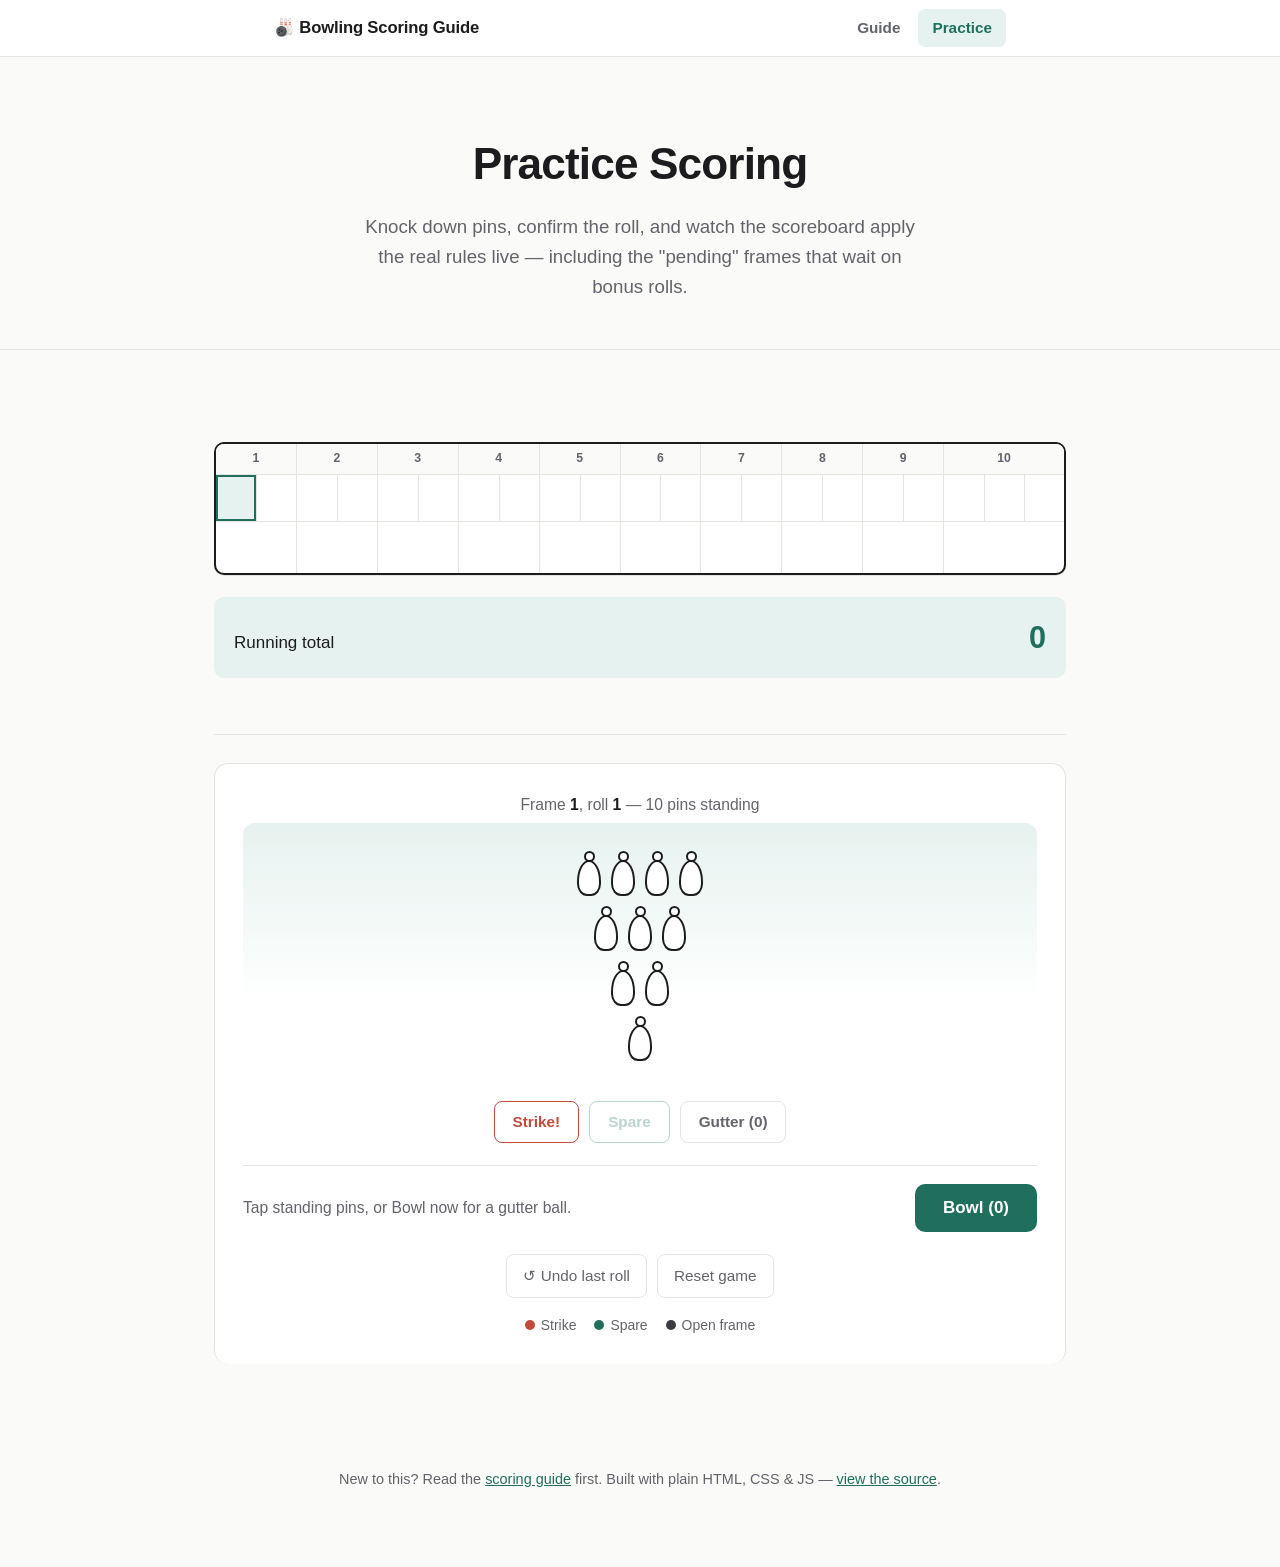
==== practice.html @ 8541ee1d "Split practice tool onto its own page with a redesigned pin-rack scoreboard" ====
<!DOCTYPE html>
<html lang="en">
<head>
<meta charset="UTF-8">
<meta name="viewport" content="width=device-width, initial-scale=1.0">
<title>Practice — Bowling Scoring Guide</title>
<meta name="description" content="Bowl a full ten-pin game and watch the score build live, frame by frame, using a tactile pin-rack input.">
<link rel="icon" href="data:image/svg+xml,<svg xmlns=%22http://www.w3.org/2000/svg%22 viewBox=%220 0 100 100%22><text y=%22.9em%22 font-size=%2290%22>🎳</text></svg>">
<link rel="stylesheet" href="style.css">
<link rel="stylesheet" href="practice.css">
</head>
<body>

<header class="site-header">
  <div class="wrap header-inner">
    <a class="brand" href="index.html">🎳 Bowling Scoring Guide</a>
    <nav class="primary-nav">
      <a href="index.html" class="nav-link">Guide</a>
      <a href="practice.html" class="nav-link active">Practice</a>
    </nav>
  </div>
</header>

<header class="hero practice-hero">
  <div class="wrap">
    <h1>Practice Scoring</h1>
    <p>Knock down pins, confirm the roll, and watch the scoreboard apply the real rules live — including the "pending" frames that wait on bonus rolls.</p>
  </div>
</header>

<main class="wrap practice-main">

  <div id="resultBanner" class="result-banner" hidden></div>

  <section class="board-section">
    <div class="scoresheet-scroll">
      <div class="scoresheet" id="scoresheet"></div>
    </div>

    <div class="game-total">
      <span>Running total</span>
      <span class="score" id="gameTotal">0</span>
    </div>
  </section>

  <section class="lane-section">
    <p class="status-line" id="statusLine"></p>

    <div class="lane">
      <div class="pin-rack" id="pinRack"></div>
    </div>

    <div class="quick-actions">
      <button class="quick-btn strike" id="strikeBtn">Strike!</button>
      <button class="quick-btn spare" id="spareBtn">Spare</button>
      <button class="quick-btn gutter" id="gutterBtn">Gutter (0)</button>
    </div>

    <div class="bowl-row">
      <div class="selected-count" id="selectedCount">Select pins, or tap Bowl for a gutter ball</div>
      <button class="bowl-btn" id="bowlBtn">Bowl<span id="bowlValue"></span></button>
    </div>

    <div class="controls">
      <button class="action-btn" id="undoBtn">↺ Undo last roll</button>
      <button class="action-btn" id="resetBtn">Reset game</button>
    </div>

    <div class="legend">
      <span><span class="dot strike"></span> Strike</span>
      <span><span class="dot spare"></span> Spare</span>
      <span><span class="dot open"></span> Open frame</span>
    </div>
  </section>

</main>

<footer>
  <p>New to this? Read the <a href="index.html">scoring guide</a> first. Built with plain HTML, CSS &amp; JS — <a href="https://github.com/AJB92008/bowling-scoring-guide">view the source</a>.</p>
</footer>

<script src="practice.js"></script>
</body>
</html>
---- style.css ----
:root {
  --bg: #fafaf8;
  --surface: #ffffff;
  --text: #1c1c1e;
  --text-muted: #63636b;
  --border: #e4e4e0;
  --accent: #1f6f5c;
  --accent-soft: #e6f2ef;
  --strike: #c14a3a;
  --spare: #1f6f5c;
  --open: #3a3a40;
  --pending: #b8b8b2;
  --radius: 10px;
  --max-width: 780px;
  font-size: 17px;
}

@media (prefers-color-scheme: dark) {
  :root {
    --bg: #16161a;
    --surface: #1e1e23;
    --text: #ececee;
    --text-muted: #9c9ca4;
    --border: #313138;
    --accent: #4fb89b;
    --accent-soft: #1d3530;
    --strike: #e07a68;
    --spare: #4fb89b;
    --open: #d8d8dc;
    --pending: #55555e;
  }
}

* { box-sizing: border-box; }

html { scroll-behavior: smooth; }

/* --- Site header / nav --- */
.site-header {
  border-bottom: 1px solid var(--border);
  background: var(--surface);
}

.header-inner {
  display: flex;
  align-items: center;
  justify-content: space-between;
  height: 56px;
}

.brand {
  font-weight: 700;
  color: var(--text);
  text-decoration: none;
  font-size: 0.98rem;
  letter-spacing: -0.01em;
}

.primary-nav {
  display: flex;
  gap: 4px;
}

.nav-link {
  color: var(--text-muted);
  text-decoration: none;
  font-size: 0.9rem;
  font-weight: 600;
  padding: 7px 14px;
  border-radius: 7px;
  transition: background 0.15s ease, color 0.15s ease;
}

.nav-link:hover { color: var(--text); background: var(--accent-soft); }

.nav-link.active {
  color: var(--accent);
  background: var(--accent-soft);
}

body {
  margin: 0;
  background: var(--bg);
  color: var(--text);
  font-family: -apple-system, BlinkMacSystemFont, "Segoe UI", Roboto, Helvetica, Arial, sans-serif;
  line-height: 1.6;
  -webkit-font-smoothing: antialiased;
}

.wrap {
  max-width: var(--max-width);
  margin: 0 auto;
  padding: 0 24px;
}

header.hero {
  padding: 72px 24px 48px;
  text-align: center;
  border-bottom: 1px solid var(--border);
}

header.hero h1 {
  font-size: clamp(1.9rem, 4vw, 2.6rem);
  margin: 0 0 12px;
  letter-spacing: -0.02em;
}

header.hero p {
  color: var(--text-muted);
  font-size: 1.1rem;
  max-width: 560px;
  margin: 0 auto;
}

nav.toc {
  display: flex;
  flex-wrap: wrap;
  justify-content: center;
  gap: 8px 18px;
  margin-top: 28px;
  font-size: 0.92rem;
}

nav.toc a {
  color: var(--text-muted);
  text-decoration: none;
  border-bottom: 1px solid transparent;
}

nav.toc a:hover {
  color: var(--accent);
  border-bottom-color: var(--accent);
}

main section {
  padding: 56px 0;
  border-bottom: 1px solid var(--border);
}

main section:last-of-type {
  border-bottom: none;
}

h2 {
  font-size: 1.5rem;
  margin: 0 0 6px;
  letter-spacing: -0.01em;
}

h2 .num {
  color: var(--accent);
  font-variant-numeric: tabular-nums;
  margin-right: 8px;
}

.section-lede {
  color: var(--text-muted);
  margin: 0 0 28px;
}

p { margin: 0 0 16px; }

.grid-basics {
  display: grid;
  grid-template-columns: repeat(auto-fit, minmax(160px, 1fr));
  gap: 14px;
  margin-top: 24px;
}

.basic-card {
  background: var(--surface);
  border: 1px solid var(--border);
  border-radius: var(--radius);
  padding: 18px;
}

.basic-card .big {
  font-size: 1.8rem;
  font-weight: 700;
  color: var(--accent);
  margin-bottom: 4px;
}

.basic-card .label {
  font-size: 0.85rem;
  color: var(--text-muted);
}

table.symbols {
  width: 100%;
  border-collapse: collapse;
  margin-top: 20px;
  font-size: 0.95rem;
}

table.symbols th {
  text-align: left;
  color: var(--text-muted);
  font-weight: 600;
  font-size: 0.8rem;
  text-transform: uppercase;
  letter-spacing: 0.04em;
  padding: 8px 12px;
  border-bottom: 1px solid var(--border);
}

table.symbols td {
  padding: 12px;
  border-bottom: 1px solid var(--border);
  vertical-align: top;
}

table.symbols tr:last-child td { border-bottom: none; }

.sym {
  display: inline-flex;
  align-items: center;
  justify-content: center;
  width: 34px;
  height: 34px;
  border-radius: 8px;
  font-weight: 700;
  font-family: ui-monospace, SFMono-Regular, Menlo, monospace;
}

.sym.strike { background: var(--strike); color: #fff; }
.sym.spare { background: var(--spare); color: #fff; }
.sym.miss { background: var(--border); color: var(--text-muted); }

.rule-card {
  background: var(--surface);
  border: 1px solid var(--border);
  border-radius: var(--radius);
  padding: 22px;
  margin-bottom: 18px;
}

.rule-card h3 {
  margin: 0 0 6px;
  font-size: 1.1rem;
  display: flex;
  align-items: center;
  gap: 10px;
}

.rule-card .formula {
  font-family: ui-monospace, SFMono-Regular, Menlo, monospace;
  background: var(--accent-soft);
  color: var(--accent);
  padding: 3px 10px;
  border-radius: 6px;
  font-size: 0.9rem;
  display: inline-block;
  margin: 10px 0;
}

/* mini frame illustration used inline in rule cards */
.mini-frame {
  display: inline-grid;
  grid-template-columns: 1fr 1fr;
  border: 1.5px solid var(--text);
  border-radius: 4px 4px 0 0;
  width: 52px;
  vertical-align: middle;
  margin: 0 2px;
}

.mini-frame div {
  text-align: center;
  font-family: ui-monospace, SFMono-Regular, Menlo, monospace;
  font-size: 0.8rem;
  font-weight: 700;
  padding: 3px 0;
  border-left: 1px solid var(--border);
}

.mini-frame div:first-child { border-left: none; }

/* --- CTA card (guide page, links to practice) --- */
.cta-card {
  background: var(--surface);
  border: 1px solid var(--border);
  border-radius: var(--radius);
  padding: 28px 30px;
  display: flex;
  align-items: center;
  justify-content: space-between;
  gap: 20px;
  flex-wrap: wrap;
}

.cta-btn {
  flex-shrink: 0;
  background: var(--accent);
  color: #fff;
  text-decoration: none;
  font-weight: 700;
  padding: 12px 22px;
  border-radius: 8px;
  font-size: 0.95rem;
  transition: transform 0.1s ease, opacity 0.15s ease;
}

.cta-btn:hover { opacity: 0.9; }
.cta-btn:active { transform: scale(0.97); }

/* --- Scoresheet (shared by practice page) --- */
.scoresheet-scroll {
  overflow-x: auto;
  padding-bottom: 6px;
}

.scoresheet {
  display: flex;
  border: 2px solid var(--text);
  border-radius: 10px;
  overflow: hidden;
  min-width: 720px;
  background: var(--surface);
  box-shadow: 0 1px 0 var(--border);
}

.frame {
  flex: 1;
  min-width: 64px;
  border-left: 1px solid var(--border);
  position: relative;
}

.frame:first-child { border-left: none; }

.frame.frame10 { flex: 1.5; min-width: 96px; }

.frame-index {
  font-size: 0.72rem;
  font-weight: 700;
  color: var(--text-muted);
  text-align: center;
  padding: 5px 0;
  border-bottom: 1px solid var(--border);
  background: var(--bg);
}

.rolls-row {
  display: grid;
  grid-auto-flow: column;
  grid-auto-columns: 1fr;
}

.frame10 .rolls-row { grid-template-columns: repeat(3, 1fr); }

.roll-box {
  height: 46px;
  display: flex;
  align-items: center;
  justify-content: center;
  border-left: 1px solid var(--border);
  font-family: ui-monospace, SFMono-Regular, Menlo, monospace;
  font-weight: 700;
  font-size: 1.15rem;
  cursor: default;
  transition: background 0.2s ease;
}

.roll-box:first-child { border-left: none; }

.roll-box.strike-color { color: var(--strike); }
.roll-box.spare-color { color: var(--spare); }
.roll-box.open-color { color: var(--open); }

.roll-box.active {
  background: var(--accent-soft);
  outline: 2px solid var(--accent);
  outline-offset: -2px;
}

.frame-total {
  height: 52px;
  display: flex;
  align-items: center;
  justify-content: center;
  font-size: 1.3rem;
  font-weight: 800;
  border-top: 1px solid var(--border);
  font-variant-numeric: tabular-nums;
  transition: transform 0.2s ease;
}

.frame-total.pending { color: var(--pending); font-weight: 400; font-size: 1rem; }

@keyframes framePulse {
  0% { transform: scale(1); }
  35% { transform: scale(1.18); }
  100% { transform: scale(1); }
}

.frame-total.celebrate { animation: framePulse 0.5s ease; }

.controls {
  margin-top: 22px;
  display: flex;
  flex-wrap: wrap;
  gap: 10px;
  align-items: center;
}

.action-btn {
  height: 44px;
  padding: 0 16px;
  border-radius: 8px;
  border: 1.5px solid var(--border);
  background: var(--surface);
  color: var(--text-muted);
  font-size: 0.9rem;
  cursor: pointer;
}

.action-btn:hover { color: var(--text); border-color: var(--text-muted); }

.status-line {
  margin-top: 14px;
  font-size: 0.92rem;
  color: var(--text-muted);
  min-height: 1.4em;
}

.status-line strong { color: var(--text); }

.game-total {
  margin-top: 18px;
  padding: 16px 20px;
  background: var(--accent-soft);
  border-radius: var(--radius);
  display: flex;
  justify-content: space-between;
  align-items: baseline;
  font-size: 1rem;
}

.game-total .score {
  font-size: 1.8rem;
  font-weight: 800;
  color: var(--accent);
  font-variant-numeric: tabular-nums;
}

.legend {
  display: flex;
  gap: 18px;
  flex-wrap: wrap;
  margin-top: 16px;
  font-size: 0.82rem;
  color: var(--text-muted);
}

.legend span { display: inline-flex; align-items: center; gap: 6px; }

.legend .dot {
  width: 10px; height: 10px; border-radius: 50%;
}
.dot.strike { background: var(--strike); }
.dot.spare { background: var(--spare); }
.dot.open { background: var(--open); }

footer {
  padding: 40px 24px 60px;
  text-align: center;
  color: var(--text-muted);
  font-size: 0.85rem;
}

footer a { color: var(--accent); }

@media (max-width: 560px) {
  :root { font-size: 16px; }
  header.hero { padding: 52px 20px 36px; }
  main section { padding: 40px 0; }
}
---- practice.css ----
.practice-hero { padding: 44px 24px 36px; }
.practice-hero h1 { font-size: clamp(1.7rem, 3.6vw, 2.3rem); }

.practice-main {
  max-width: 900px;
  padding-top: 36px;
  padding-bottom: 64px;
}

.board-section { margin-bottom: 28px; }

.board-section .game-total { margin-top: 16px; }

/* --- Result banner --- */
.result-banner {
  margin-bottom: 22px;
  padding: 16px 20px;
  border-radius: var(--radius);
  background: var(--accent-soft);
  color: var(--accent);
  font-weight: 700;
  text-align: center;
  font-size: 1.05rem;
  animation: bannerIn 0.35s ease;
}

.result-banner.perfect {
  background: linear-gradient(100deg, #f4c542, #e8983a, #f4c542);
  background-size: 200% 100%;
  color: #3a2600;
  animation: bannerIn 0.35s ease, shimmer 2.2s linear infinite;
}

@keyframes bannerIn {
  from { opacity: 0; transform: translateY(-6px); }
  to { opacity: 1; transform: translateY(0); }
}

@keyframes shimmer {
  from { background-position: 0% 0; }
  to { background-position: 200% 0; }
}

/* --- Lane section (pin input area) --- */
.lane-section {
  background: var(--surface);
  border: 1px solid var(--border);
  border-radius: 14px;
  padding: 28px;
}

.status-line {
  text-align: center;
  margin-top: 0;
  margin-bottom: 6px;
}

.lane {
  background: linear-gradient(180deg, var(--accent-soft), transparent 70%);
  border-radius: 12px;
  padding: 28px 10px 18px;
  display: flex;
  justify-content: center;
}

.pin-rack {
  display: flex;
  flex-direction: column;
  align-items: center;
  gap: 10px;
}

.pin-rack-row {
  display: flex;
  gap: 10px;
  justify-content: center;
}

.pin {
  display: flex;
  flex-direction: column;
  align-items: center;
  cursor: pointer;
  transition: transform 0.35s ease, opacity 0.35s ease;
  transform-origin: bottom center;
  background: none;
  border: none;
  padding: 0;
}

.pin-head {
  width: 11px;
  height: 11px;
  border-radius: 50%;
  background: var(--surface);
  border: 2px solid var(--text);
  margin-bottom: -2px;
  z-index: 1;
  transition: background 0.2s ease, border-color 0.2s ease;
}

.pin-body {
  width: 24px;
  height: 36px;
  border-radius: 50% 50% 42% 42% / 60% 60% 34% 34%;
  background: var(--surface);
  border: 2px solid var(--text);
  transition: background 0.2s ease, border-color 0.2s ease;
}

.pin:disabled { cursor: default; }

.pin.selected .pin-body { background: #f4c542; border-color: #b8860b; }
.pin.selected .pin-head { background: #f4c542; border-color: #b8860b; }
.pin.selected { transform: scale(1.08); }

.pin.fallen {
  transform: rotate(94deg) translateY(6px);
  opacity: 0.35;
  cursor: default;
}

.pin.fallen .pin-body,
.pin.fallen .pin-head {
  background: var(--pending);
  border-color: var(--pending);
}

.pin:hover:not(.fallen):not(.selected) .pin-body { border-color: var(--accent); }
.pin:hover:not(.fallen):not(.selected) .pin-head { border-color: var(--accent); }

.quick-actions {
  display: flex;
  gap: 10px;
  justify-content: center;
  margin-top: 22px;
  flex-wrap: wrap;
}

.quick-btn {
  height: 42px;
  padding: 0 18px;
  border-radius: 8px;
  font-weight: 700;
  font-size: 0.9rem;
  cursor: pointer;
  background: var(--surface);
  transition: transform 0.06s ease, opacity 0.15s ease;
}

.quick-btn:active:not(:disabled) { transform: scale(0.96); }

.quick-btn:disabled { opacity: 0.3; cursor: not-allowed; }

.quick-btn.strike { border: 1.5px solid var(--strike); color: var(--strike); }
.quick-btn.spare { border: 1.5px solid var(--spare); color: var(--spare); }
.quick-btn.gutter { border: 1.5px solid var(--border); color: var(--text-muted); }

.bowl-row {
  display: flex;
  align-items: center;
  justify-content: space-between;
  gap: 14px;
  margin-top: 22px;
  padding-top: 18px;
  border-top: 1px solid var(--border);
  flex-wrap: wrap;
}

.selected-count {
  color: var(--text-muted);
  font-size: 0.92rem;
}

.bowl-btn {
  height: 48px;
  padding: 0 28px;
  border-radius: 10px;
  border: none;
  background: var(--accent);
  color: #fff;
  font-weight: 800;
  font-size: 1rem;
  cursor: pointer;
  transition: transform 0.08s ease, opacity 0.15s ease;
}

.bowl-btn:hover { opacity: 0.92; }
.bowl-btn:active { transform: scale(0.96); }
.bowl-btn:disabled { opacity: 0.35; cursor: not-allowed; }

.lane-section .controls { justify-content: center; margin-top: 22px; }
.lane-section .legend { justify-content: center; }

@media (max-width: 560px) {
  .lane-section { padding: 20px; }
  .pin-body { width: 20px; height: 30px; }
  .bowl-row { justify-content: center; text-align: center; }
}
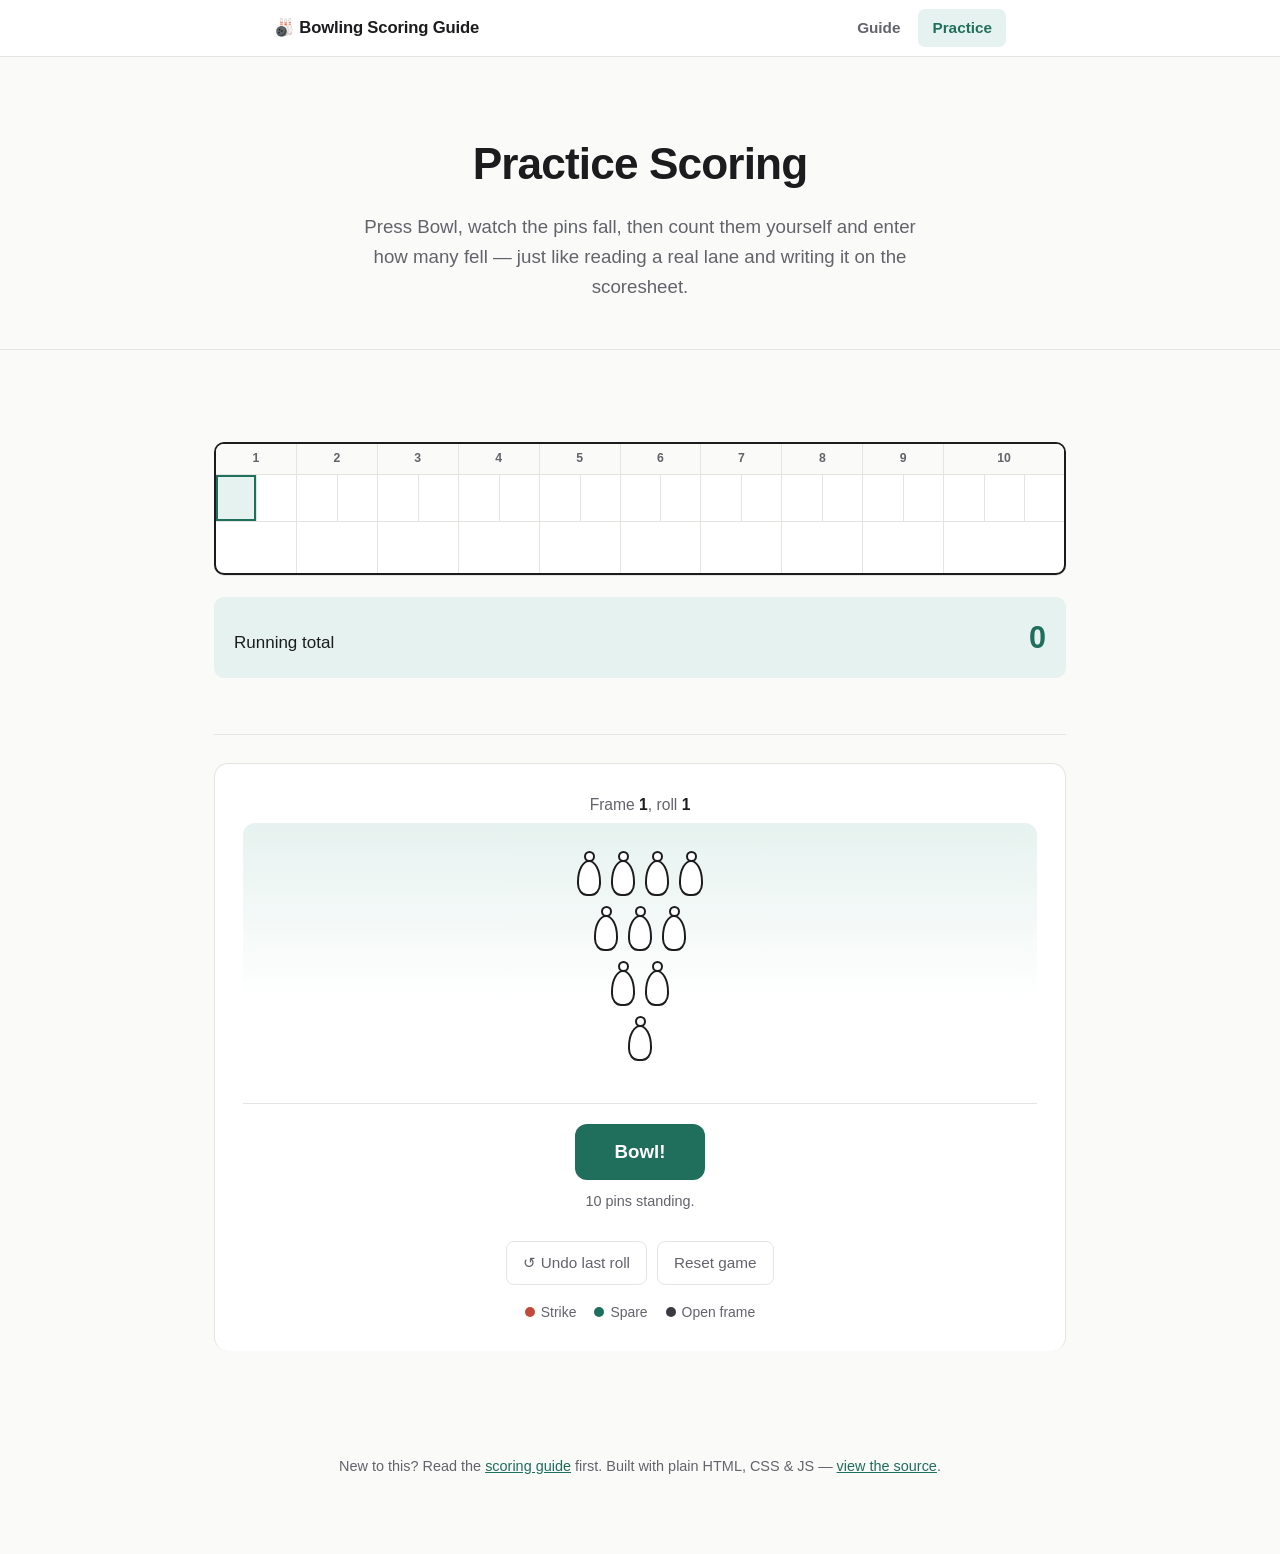
==== commit ee4abc1c: "Change practice flow: bowl reveals a random roll, then you count and enter the pins" ====
--- a/practice.html
+++ b/practice.html
@@ -24,7 +24,7 @@
 <header class="hero practice-hero">
   <div class="wrap">
     <h1>Practice Scoring</h1>
-    <p>Knock down pins, confirm the roll, and watch the scoreboard apply the real rules live — including the "pending" frames that wait on bonus rolls.</p>
+    <p>Press Bowl, watch the pins fall, then count them yourself and enter how many fell — just like reading a real lane and writing it on the scoresheet.</p>
   </div>
 </header>
 
@@ -50,16 +50,7 @@
       <div class="pin-rack" id="pinRack"></div>
     </div>
 
-    <div class="quick-actions">
-      <button class="quick-btn strike" id="strikeBtn">Strike!</button>
-      <button class="quick-btn spare" id="spareBtn">Spare</button>
-      <button class="quick-btn gutter" id="gutterBtn">Gutter (0)</button>
-    </div>
-
-    <div class="bowl-row">
-      <div class="selected-count" id="selectedCount">Select pins, or tap Bowl for a gutter ball</div>
-      <button class="bowl-btn" id="bowlBtn">Bowl<span id="bowlValue"></span></button>
-    </div>
+    <div class="action-panel" id="actionPanel"></div>
 
     <div class="controls">
       <button class="action-btn" id="undoBtn">↺ Undo last roll</button>
--- a/practice.css
+++ b/practice.css
@@ -80,12 +80,8 @@
   display: flex;
   flex-direction: column;
   align-items: center;
-  cursor: pointer;
-  transition: transform 0.35s ease, opacity 0.35s ease;
+  transition: transform 0.45s cubic-bezier(.4,0,.2,1), opacity 0.4s ease;
   transform-origin: bottom center;
-  background: none;
-  border: none;
-  padding: 0;
 }
 
 .pin-head {
@@ -96,7 +92,7 @@
   border: 2px solid var(--text);
   margin-bottom: -2px;
   z-index: 1;
-  transition: background 0.2s ease, border-color 0.2s ease;
+  transition: background 0.3s ease, border-color 0.3s ease;
 }
 
 .pin-body {
@@ -105,19 +101,13 @@
   border-radius: 50% 50% 42% 42% / 60% 60% 34% 34%;
   background: var(--surface);
   border: 2px solid var(--text);
-  transition: background 0.2s ease, border-color 0.2s ease;
-}
-
-.pin:disabled { cursor: default; }
-
-.pin.selected .pin-body { background: #f4c542; border-color: #b8860b; }
-.pin.selected .pin-head { background: #f4c542; border-color: #b8860b; }
-.pin.selected { transform: scale(1.08); }
-
+  transition: background 0.3s ease, border-color 0.3s ease;
+}
+
+/* pins already down from an earlier roll this frame */
 .pin.fallen {
   transform: rotate(94deg) translateY(6px);
   opacity: 0.35;
-  cursor: default;
 }
 
 .pin.fallen .pin-body,
@@ -126,68 +116,103 @@
   border-color: var(--pending);
 }
 
-.pin:hover:not(.fallen):not(.selected) .pin-body { border-color: var(--accent); }
-.pin:hover:not(.fallen):not(.selected) .pin-head { border-color: var(--accent); }
-
-.quick-actions {
-  display: flex;
-  gap: 10px;
-  justify-content: center;
-  margin-top: 22px;
-  flex-wrap: wrap;
-}
-
-.quick-btn {
-  height: 42px;
-  padding: 0 18px;
-  border-radius: 8px;
-  font-weight: 700;
-  font-size: 0.9rem;
-  cursor: pointer;
-  background: var(--surface);
-  transition: transform 0.06s ease, opacity 0.15s ease;
-}
-
-.quick-btn:active:not(:disabled) { transform: scale(0.96); }
-
-.quick-btn:disabled { opacity: 0.3; cursor: not-allowed; }
-
-.quick-btn.strike { border: 1.5px solid var(--strike); color: var(--strike); }
-.quick-btn.spare { border: 1.5px solid var(--spare); color: var(--spare); }
-.quick-btn.gutter { border: 1.5px solid var(--border); color: var(--text-muted); }
-
-.bowl-row {
-  display: flex;
-  align-items: center;
-  justify-content: space-between;
-  gap: 14px;
-  margin-top: 22px;
-  padding-top: 18px;
+/* pins knocked down by the roll just bowled — distinct color while you count */
+.pin.just-fell {
+  transform: rotate(-98deg) translateY(6px) translateX(-2px);
+  opacity: 0.9;
+}
+
+.pin.just-fell .pin-body,
+.pin.just-fell .pin-head {
+  background: var(--strike);
+  border-color: var(--strike);
+}
+
+/* --- Action panel: Bowl button + guess pad --- */
+.action-panel {
+  margin-top: 24px;
+  padding-top: 20px;
   border-top: 1px solid var(--border);
-  flex-wrap: wrap;
-}
-
-.selected-count {
-  color: var(--text-muted);
-  font-size: 0.92rem;
-}
-
-.bowl-btn {
-  height: 48px;
-  padding: 0 28px;
-  border-radius: 10px;
+  text-align: center;
+  min-height: 116px;
+}
+
+.bowl-btn-main {
+  height: 56px;
+  padding: 0 40px;
+  border-radius: 12px;
   border: none;
   background: var(--accent);
   color: #fff;
   font-weight: 800;
+  font-size: 1.1rem;
+  cursor: pointer;
+  transition: transform 0.08s ease, opacity 0.15s ease;
+}
+
+.bowl-btn-main:hover:not(:disabled) { opacity: 0.92; }
+.bowl-btn-main:active:not(:disabled) { transform: scale(0.96); }
+.bowl-btn-main:disabled { opacity: 0.35; cursor: not-allowed; }
+
+.bowl-hint {
+  margin-top: 10px;
+  color: var(--text-muted);
+  font-size: 0.85rem;
+}
+
+.guess-prompt {
+  font-weight: 700;
+  margin-bottom: 14px;
+  font-size: 1.02rem;
+}
+
+.guess-pad {
+  display: flex;
+  flex-wrap: wrap;
+  gap: 8px;
+  justify-content: center;
+  margin-bottom: 12px;
+}
+
+.guess-btn {
+  min-width: 46px;
+  height: 46px;
+  border-radius: 8px;
+  border: 1.5px solid var(--border);
+  background: var(--surface);
+  color: var(--text);
+  font-family: ui-monospace, SFMono-Regular, Menlo, monospace;
+  font-weight: 700;
   font-size: 1rem;
   cursor: pointer;
-  transition: transform 0.08s ease, opacity 0.15s ease;
-}
-
-.bowl-btn:hover { opacity: 0.92; }
-.bowl-btn:active { transform: scale(0.96); }
-.bowl-btn:disabled { opacity: 0.35; cursor: not-allowed; }
+  transition: transform 0.06s ease, background 0.15s ease, border-color 0.15s ease;
+}
+
+.guess-btn:hover:not(:disabled) { border-color: var(--accent); color: var(--accent); }
+.guess-btn:active:not(:disabled) { transform: scale(0.94); }
+.guess-btn:disabled { opacity: 0.3; cursor: not-allowed; }
+
+.guess-btn.wrong-flash {
+  animation: shakeWrong 0.4s ease;
+  border-color: var(--strike);
+  color: var(--strike);
+  background: color-mix(in srgb, var(--strike) 12%, var(--surface));
+}
+
+@keyframes shakeWrong {
+  0%, 100% { transform: translateX(0); }
+  25% { transform: translateX(-5px); }
+  75% { transform: translateX(5px); }
+}
+
+.guess-feedback {
+  min-height: 1.4em;
+  font-weight: 700;
+  font-size: 0.95rem;
+}
+
+.guess-feedback.correct { color: var(--spare); }
+.guess-feedback.wrong { color: var(--strike); }
 
 .lane-section .controls { justify-content: center; margin-top: 22px; }
 .lane-section .legend { justify-content: center; }
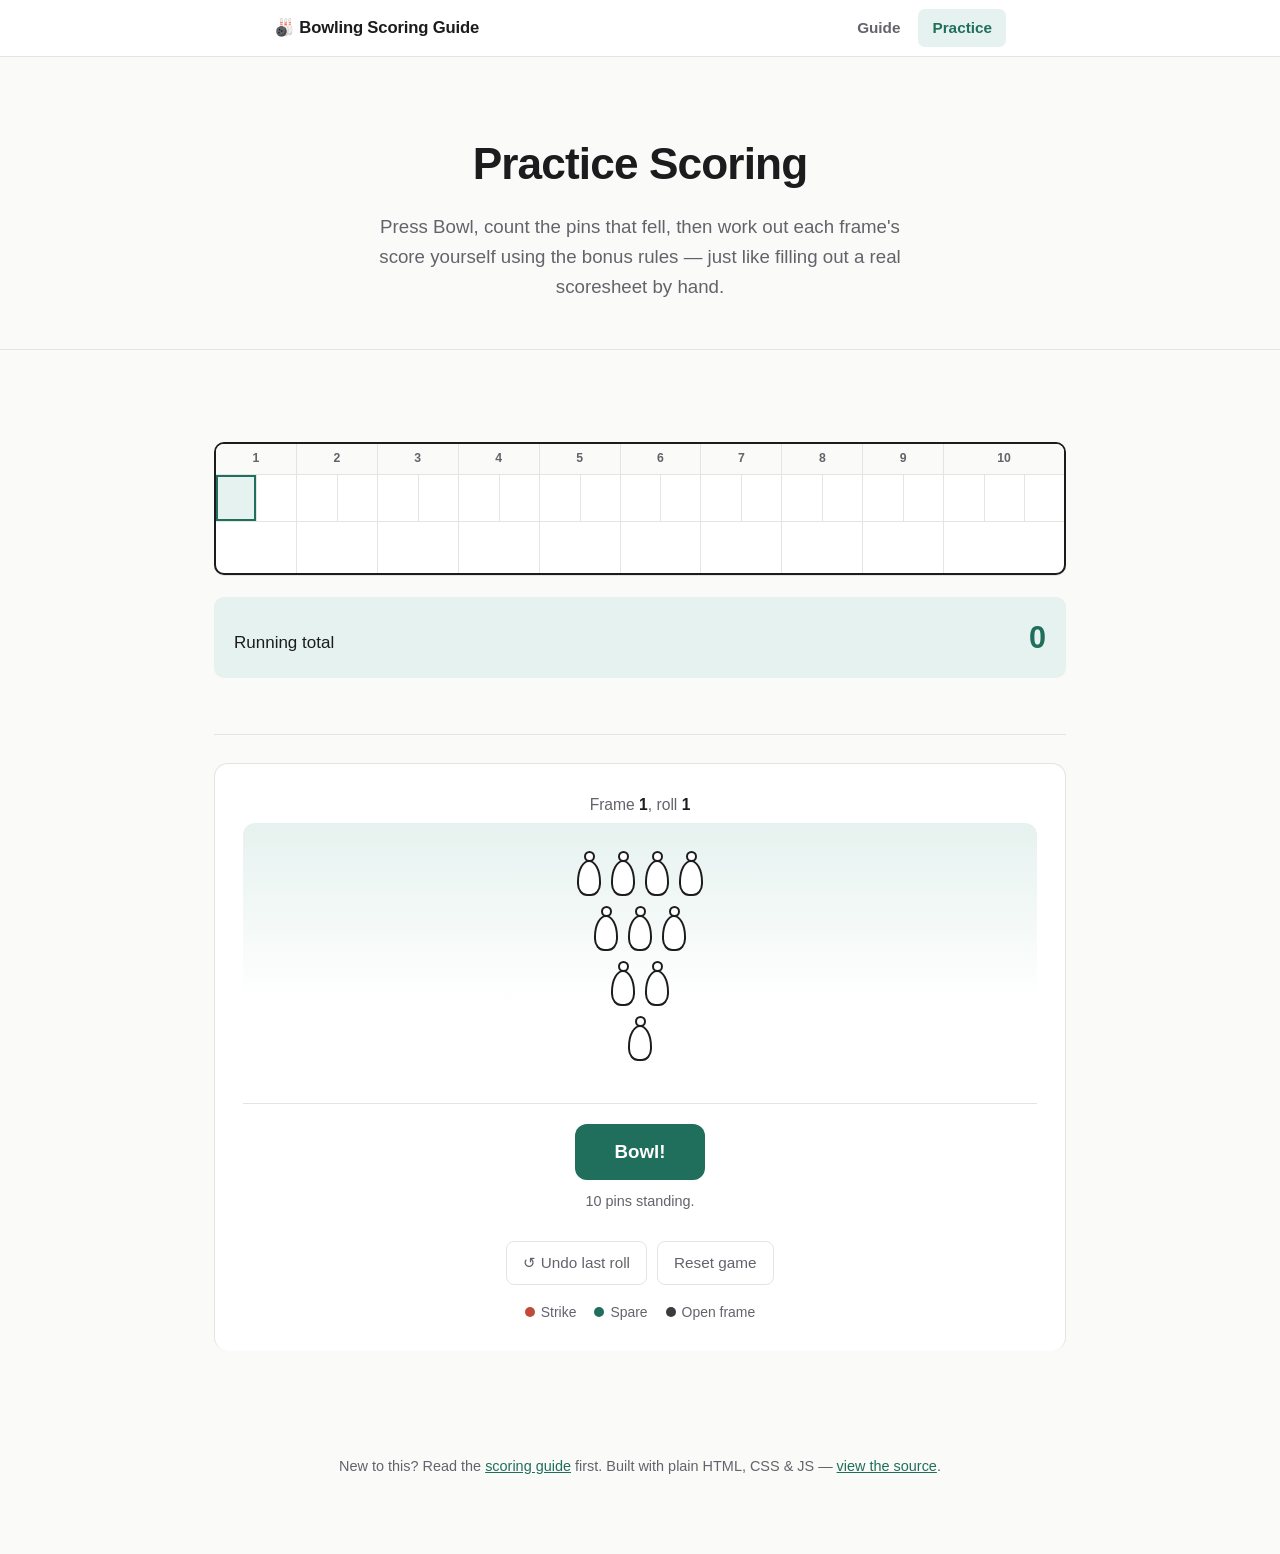
==== commit 4017ad55: "Require the player to compute and enter each frame's score before continuing" ====
--- a/practice.html
+++ b/practice.html
@@ -24,7 +24,7 @@
 <header class="hero practice-hero">
   <div class="wrap">
     <h1>Practice Scoring</h1>
-    <p>Press Bowl, watch the pins fall, then count them yourself and enter how many fell — just like reading a real lane and writing it on the scoresheet.</p>
+    <p>Press Bowl, count the pins that fell, then work out each frame's score yourself using the bonus rules — just like filling out a real scoresheet by hand.</p>
   </div>
 </header>
 
--- a/style.css
+++ b/style.css
@@ -415,7 +415,8 @@
   cursor: pointer;
 }
 
-.action-btn:hover { color: var(--text); border-color: var(--text-muted); }
+.action-btn:hover:not(:disabled) { color: var(--text); border-color: var(--text-muted); }
+.action-btn:disabled { opacity: 0.4; cursor: not-allowed; }
 
 .status-line {
   margin-top: 14px;
--- a/practice.css
+++ b/practice.css
@@ -214,6 +214,73 @@
 .guess-feedback.correct { color: var(--spare); }
 .guess-feedback.wrong { color: var(--strike); }
 
+/* --- Frame-score entry (compute-it-yourself) --- */
+.score-entry {
+  display: flex;
+  gap: 10px;
+  justify-content: center;
+  align-items: center;
+  margin-bottom: 12px;
+}
+
+.score-input {
+  width: 84px;
+  height: 48px;
+  border-radius: 8px;
+  border: 1.5px solid var(--border);
+  background: var(--surface);
+  color: var(--text);
+  font-family: ui-monospace, SFMono-Regular, Menlo, monospace;
+  font-weight: 700;
+  font-size: 1.1rem;
+  text-align: center;
+  -moz-appearance: textfield;
+}
+
+.score-input::-webkit-outer-spin-button,
+.score-input::-webkit-inner-spin-button {
+  -webkit-appearance: none;
+  margin: 0;
+}
+
+.score-input:focus {
+  outline: none;
+  border-color: var(--accent);
+}
+
+.score-input.wrong-flash {
+  animation: shakeWrong 0.4s ease;
+  border-color: var(--strike);
+}
+
+.score-submit-btn {
+  height: 48px;
+  padding: 0 24px;
+  border-radius: 8px;
+  border: none;
+  background: var(--accent);
+  color: #fff;
+  font-weight: 800;
+  font-size: 0.95rem;
+  cursor: pointer;
+  transition: transform 0.08s ease, opacity 0.15s ease;
+}
+
+.score-submit-btn:hover { opacity: 0.92; }
+.score-submit-btn:active { transform: scale(0.96); }
+
+/* frame-total box actively waiting for the player's calculation */
+.frame-total.awaiting {
+  color: var(--accent);
+  font-weight: 800;
+  animation: awaitingPulse 1.4s ease-in-out infinite;
+}
+
+@keyframes awaitingPulse {
+  0%, 100% { opacity: 1; }
+  50% { opacity: 0.4; }
+}
+
 .lane-section .controls { justify-content: center; margin-top: 22px; }
 .lane-section .legend { justify-content: center; }
 
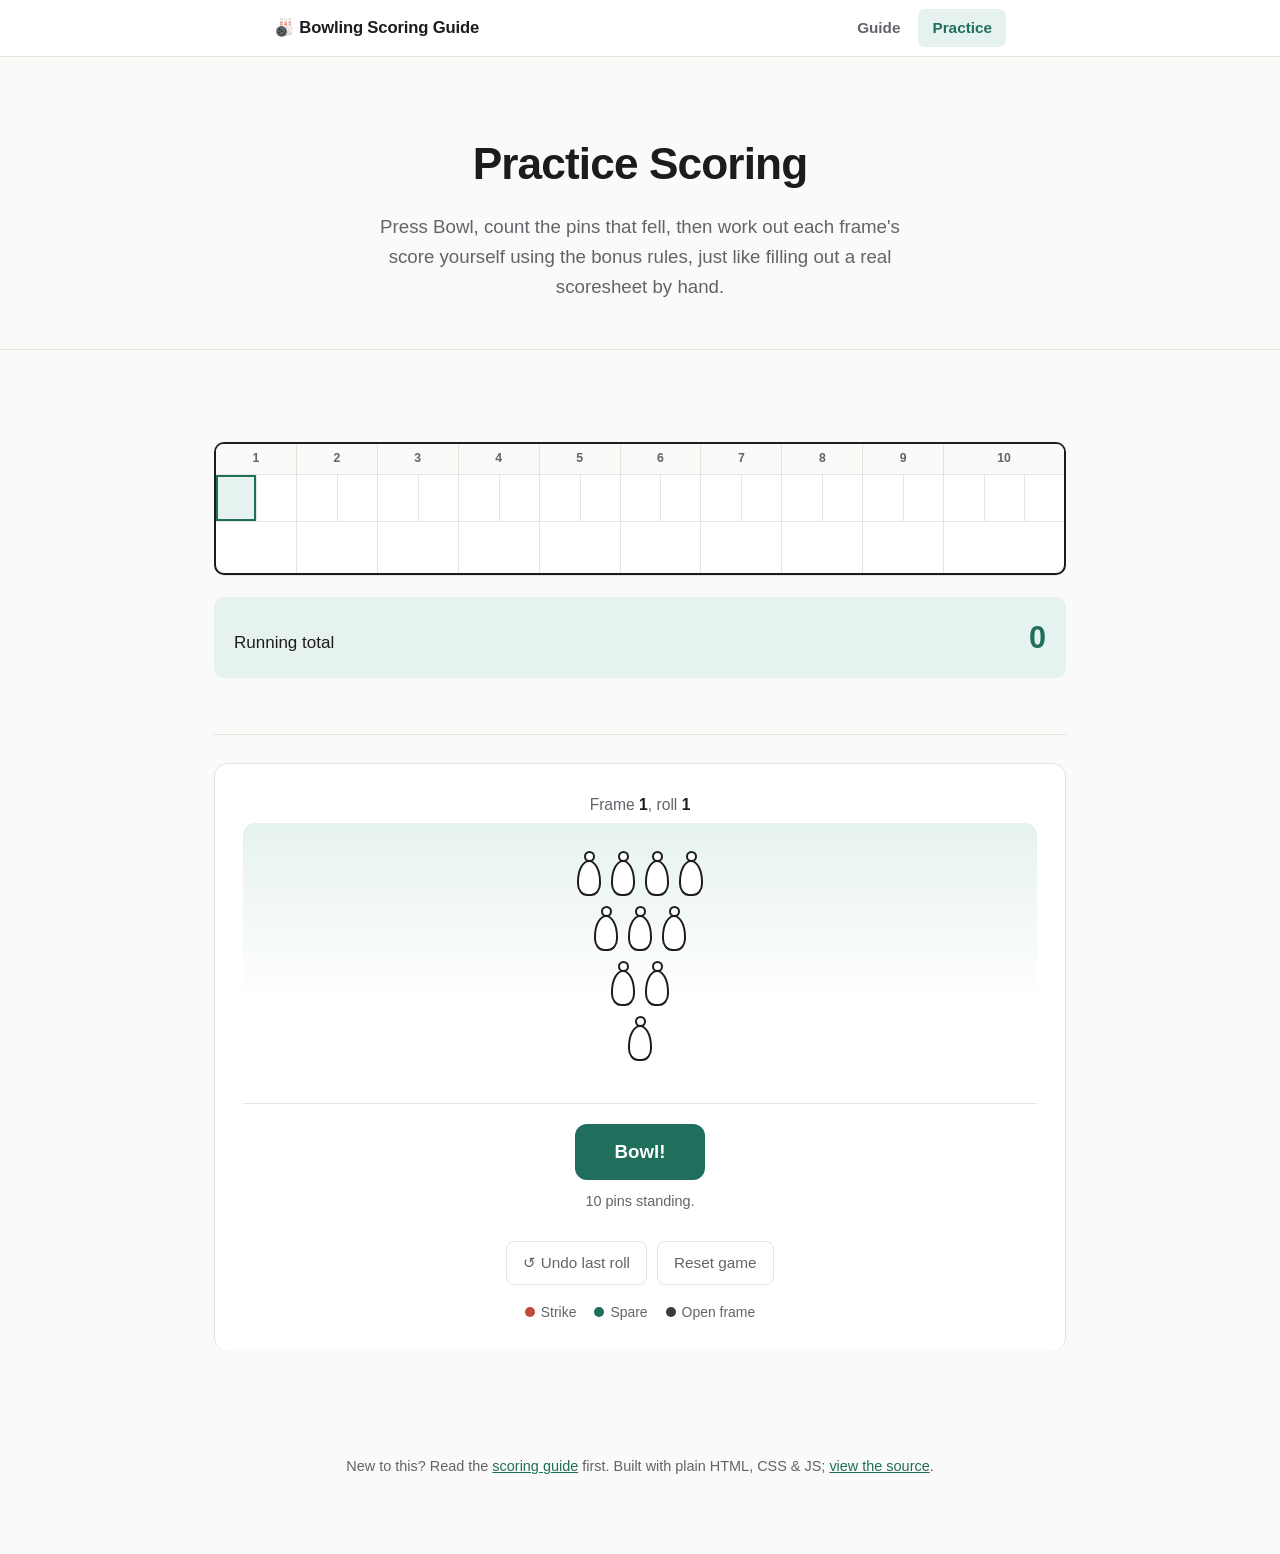
==== commit 0af3e53c: "Remove em dashes from visible site text, rephrased with grammatically appropriate punctuation" ====
--- a/practice.html
+++ b/practice.html
@@ -3,7 +3,7 @@
 <head>
 <meta charset="UTF-8">
 <meta name="viewport" content="width=device-width, initial-scale=1.0">
-<title>Practice — Bowling Scoring Guide</title>
+<title>Practice: Bowling Scoring Guide</title>
 <meta name="description" content="Bowl a full ten-pin game and watch the score build live, frame by frame, using a tactile pin-rack input.">
 <link rel="icon" href="data:image/svg+xml,<svg xmlns=%22http://www.w3.org/2000/svg%22 viewBox=%220 0 100 100%22><text y=%22.9em%22 font-size=%2290%22>🎳</text></svg>">
 <link rel="stylesheet" href="style.css">
@@ -24,7 +24,7 @@
 <header class="hero practice-hero">
   <div class="wrap">
     <h1>Practice Scoring</h1>
-    <p>Press Bowl, count the pins that fell, then work out each frame's score yourself using the bonus rules — just like filling out a real scoresheet by hand.</p>
+    <p>Press Bowl, count the pins that fell, then work out each frame's score yourself using the bonus rules, just like filling out a real scoresheet by hand.</p>
   </div>
 </header>
 
@@ -67,7 +67,7 @@
 </main>
 
 <footer>
-  <p>New to this? Read the <a href="index.html">scoring guide</a> first. Built with plain HTML, CSS &amp; JS — <a href="https://github.com/AJB92008/bowling-scoring-guide">view the source</a>.</p>
+  <p>New to this? Read the <a href="index.html">scoring guide</a> first. Built with plain HTML, CSS &amp; JS; <a href="https://github.com/AJB92008/bowling-scoring-guide">view the source</a>.</p>
 </footer>
 
 <script src="practice.js"></script>
